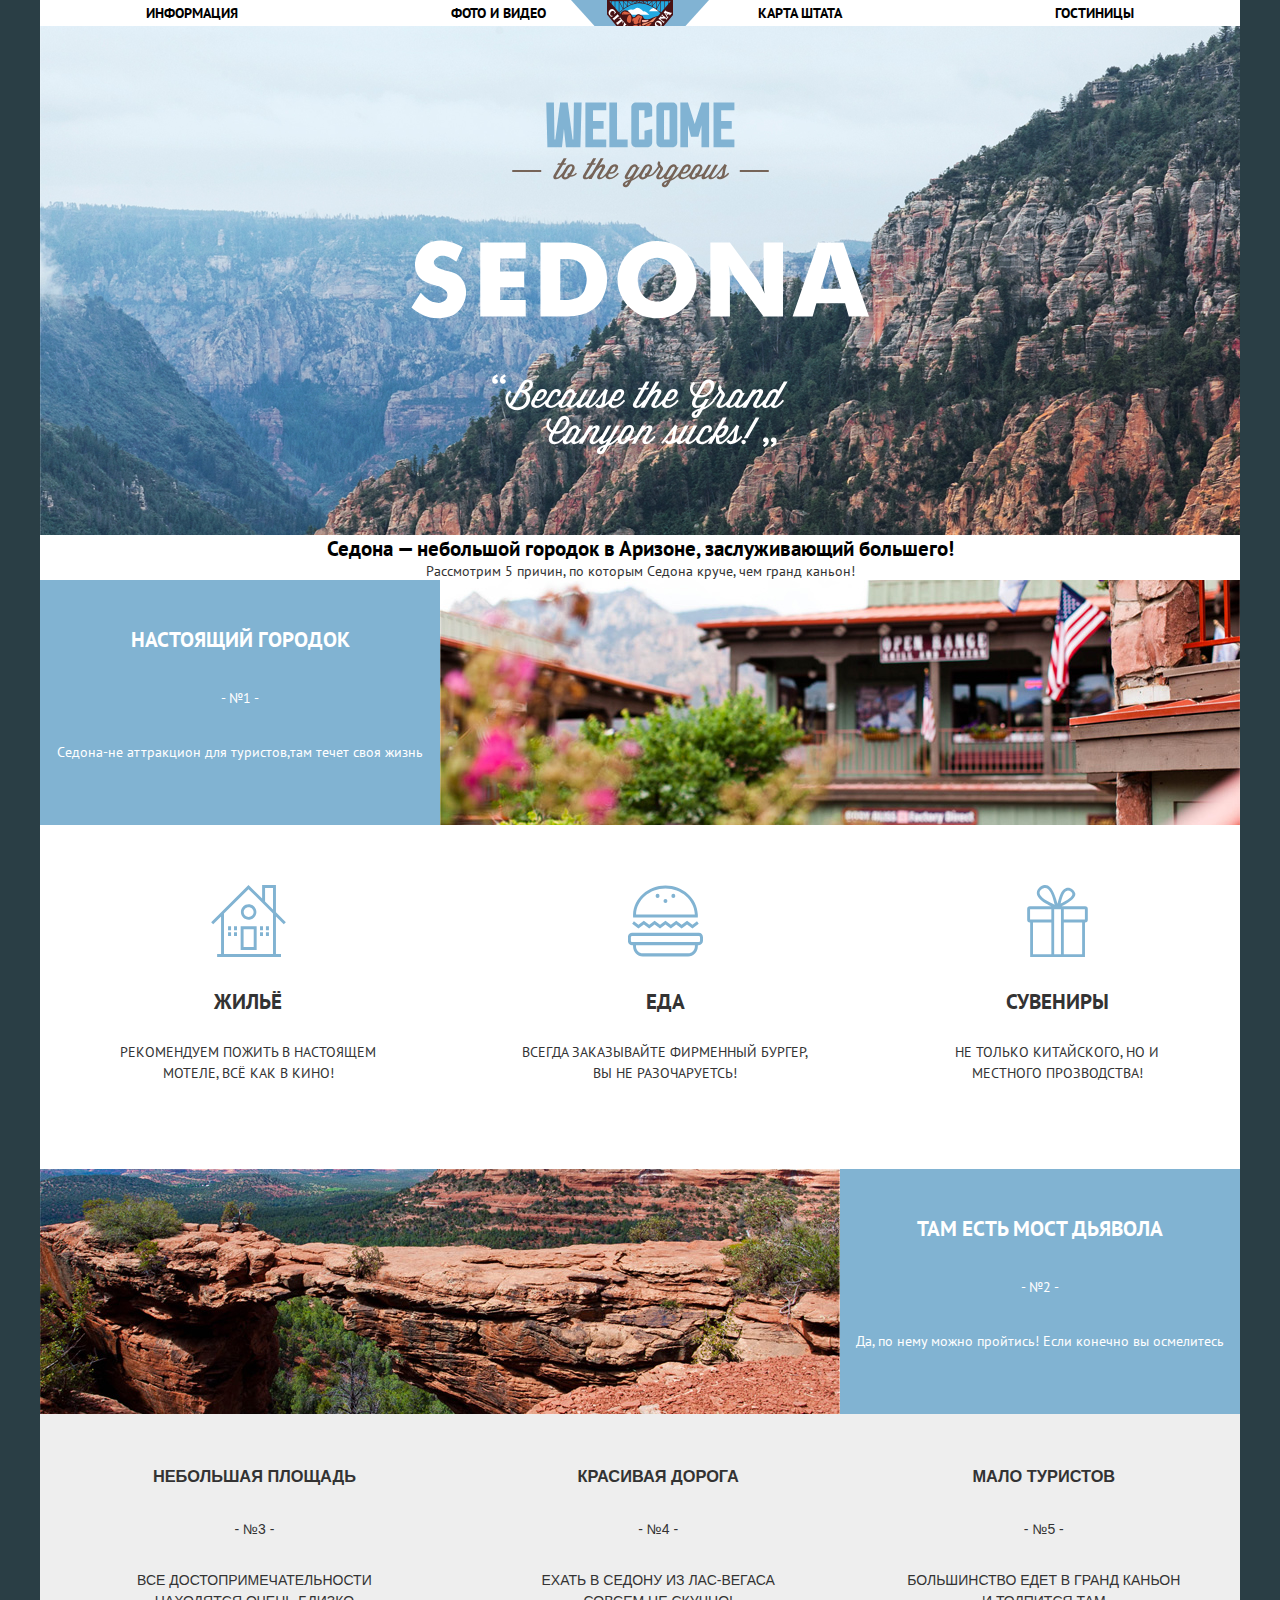
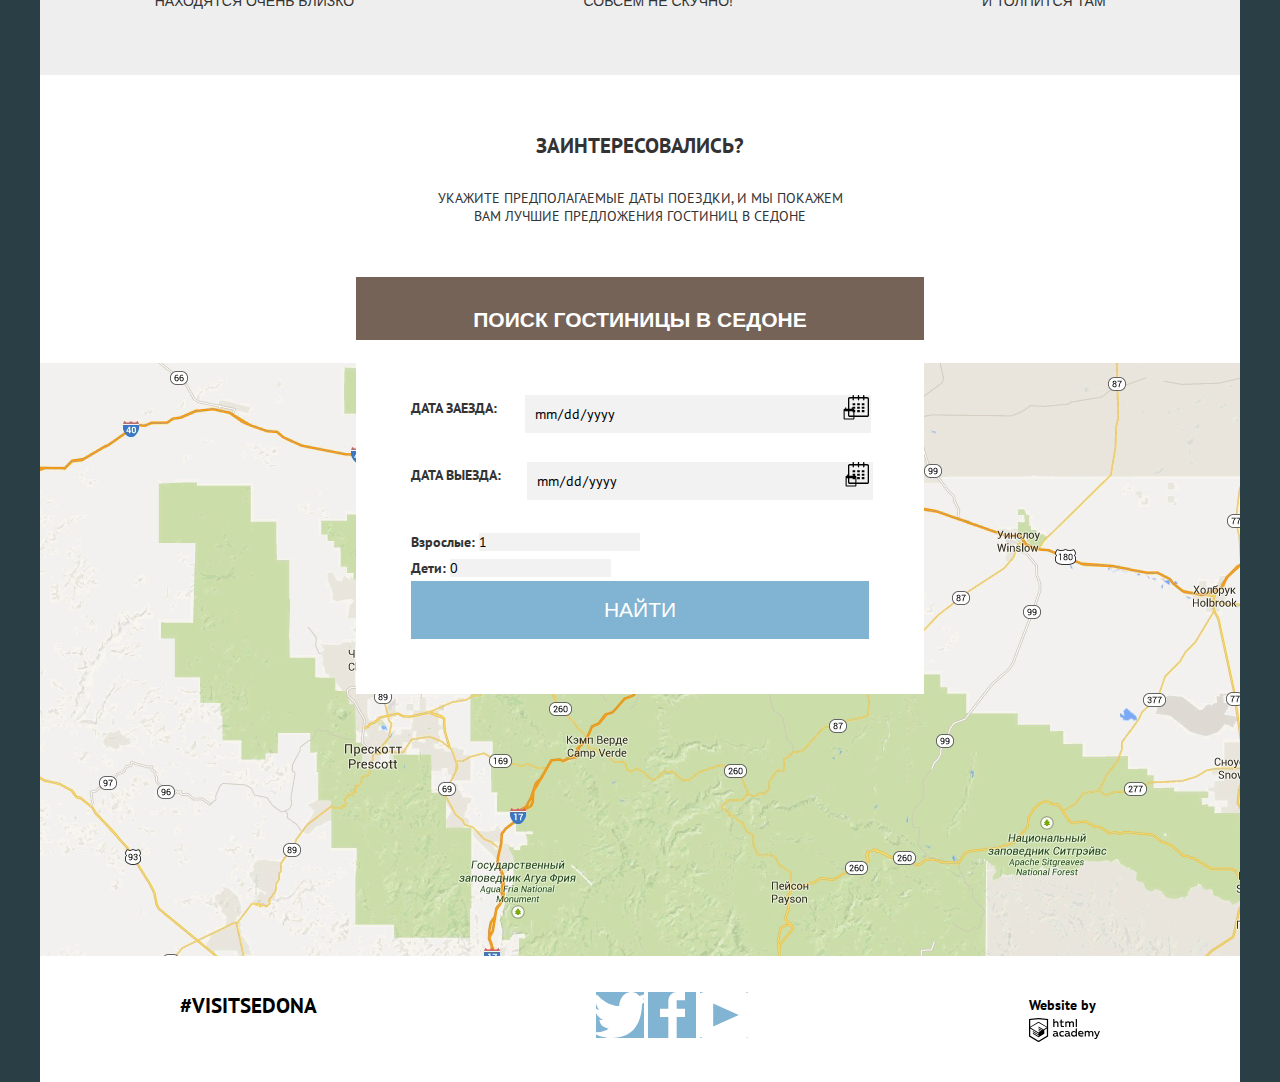
==== index.html @ 9e3caea5 "Стилизация разделов." ====
<!DOCTYPE html>
<html lang="ru">
<head>
  <meta charset="utf-8">
  <title>HTML Academy: Седона</title>
  <link href="https://fonts.googleapis.com/css?family=PT+Sans:400,700&display=swap&subset=cyrillic" rel="stylesheet">
  <link href="css/style.css" rel="stylesheet">
</head>
<body>

  <!-- HEADER -->

  <header class="main-header container">
    <a class="main-header-logo" href="index.html">
      <img src="img/logo-sedona.svg" width="140" height="70" alt="Логотип Седона»">
    </a>
    
    <nav class="main-navigation">
      <ul class="site-navigation">
        <li><a href="info.html">Информация</a></li>
        <li><a href="gallery.html">Фото и видео</a></li>
        <li><a href="map.html">Карта штата</a></li>
        <li><a href="catalog.html">Гостиницы</a></li>
      </ul>
    </nav>
  </header>

  <!-- CONTENT -->

  <main class="container">
    <div class="welcome">
      <img src="img/intro-welcome.svg" width="459" height="353" alt="Welcome to the gorgeous Sedona Because the Grand Canyon sucks">
    </div>
    <!-- <div class="welcome-mask">
      <img src="img/intro-mask.svg" width="1201" height="59" alt="">
    </div> -->
    
  <section>

    <h1 class="sedona-town">Седона — небольшой городок в Аризоне, заслуживающий большего!</h1>
    <div class="cause">
      <span class="reason">Рассмотрим 5 причин, по которым Седона круче, чем гранд каньон!</span>
    </div>
    <div class="features">
      <div class="features__info">
        <h3 class="features__title">Настоящий городок</h3>
        <p class="features__number">- №1 -</p>
        <p class="features__text">Седона-не аттракцион для туристов,там течет своя жизнь</p>
      </div>
      <div class="features__image"></div>
      <!-- <h2 class="visually-hidden">Преимущества</h2> -->
      <!-- <img src="img/feature-picture.jpg" width="800" height="256" alt="Настоящий городок. Седона-не аттракцион для туристов,там течет своя жизнь.">  -->
    </div>
    <div class="services">
      <h2 class="visually-hidden">Услуги</h2>
      <ul class="services-list">
        <li class="services-item">
          <img src="img/house.svg" width="75" height="72">
          <h3>Жильё</h3>
          <p>Рекомендуем пожить в настоящем мотеле, всё как в кино!</p>
        </li>
        <li class="services-item">
          <img src="img/burger.svg" width="75" height="72">
          <h3>Еда</h3>
          <p>Всегда заказывайте фирменный бургер, вы не разочаруетсь!</p>
        </li>
        <li class="services-item">
          <img src="img/present.svg" width="75" height="72">
          <h3>Сувениры</h3>
          <p>Не только китайского, но и местного прозводства!</p>
        </li>
      </ul>
    </div>
    
    <div class="features">
      <div class="bridge__image"></div>
      <!-- <img src="img/layer-5.jpg" width="800" height="256" alt="Там есть мост дьявола. Да, по нему можно пройтись! Если конечно вы осмелитесь."> -->
      <div class="bridge__info">
        <h3 class="bridge__title">Там есть мост дьявола</h3>
        <p class="bridge__number">- №2 -</p>
        <p class="bridge__text">Да, по нему можно пройтись! Если конечно вы осмелитесь</p>
      </div>
    </div>
    <div class="reasons">
      <ul class="reasons__continued">
        <li class="feature-item">
          <h3 class="feature-item__title">Небольшая площадь</h3>
          <p class="feature-item__number">- №3 -</p>
          <p class="feature-item__text">Все достопримечательности находятся очень близко</p>
        </li>
        <li class="feature-item">
          <h3 class="feature-item__title">Красивая дорога</h3>
          <p class="feature-item__number">- №4 -</p>
          <p class="feature-item__text">Ехать в Седону из Лас-Вегаса совсем не скучно!</p>
        </li>
        <li class="feature-item">
          <h3 class="feature-item__title">Мало туристов</h3>
          <p class="feature-item__number">- №5 -</p>
          <p class="feature-item__text">Большинство едет в Гранд Каньон и толпится там</p>
        </li>
      </ul> 
    </div>

  </section>

    <div class="interesting">
      <h2>Заинтересовались?</h2>
      <p>Укажите предполагаемые даты поездки, и мы покажем вам лучшие предложения гостиниц в Седоне</p>
      <button class="search-button">Поиск гостиницы в Седоне</button>
    </div>

    <div class="map"></div>

    <div class="modal-search">
      <form action="https://echo.htmlacademy.ru/" method="POST">
        <div class="form-block">
          <label for="checkin-date">Дата заезда:</label>
          <input type="date" name="checkin-date" id="checkin-date" required>
          <img src="img/calendar.svg" alt="Calendar" width="21" height="22">
        </div>

        <div class="form-block">
          <label for="chekout-date">Дата выезда:</label>
          <input type="date" name="chekout-date" id="chekout-date" required>
          <img src="img/calendar.svg" alt="Calendar" width="21" height="22">
        </div>

        <div class="form-block-half">
          <label for="adults">Взрослые:</label>
          <input type="number" name="adults" id="adults" value="1" required>
        </div>
        
        <div class="form-block-half">
          <label for="children">Дети:</label>
          <input type="number" name="children" id="children" value="0">
        </div>

        <p>
          <button class="blue-button" type="submit">Найти</button>
        </p>
      </form>
    </div>
  </main>

  <!-- FOOTER -->
  
  <footer class="footer">
    <a href="#" class="visitsedona">#VISITSEDONA</a>
    <div class="footer__social">
      <ul class="footer__social-list">
        <li class="footer__social-list-item">
          <a href="#" class="social-button">
            <img class="social-button-image" src="img/twitter.svg" alt="Твиттер">
          </a>
        </li>
        <li class="footer__social-list-item">
          <a href="#" class="social-button">
            <img class="social-button-image" src="img/fb-icon.svg" alt="Фейсбук">
          </a>
        </li>
        <li class="footer__social-list-item">
          <a href="#" class="social-button">
            <img class="social-button-image" src="img/youtube.svg" alt="YouTube">
          </a>
        </li>
      </ul>
    </div>

    <div class="developer">
        <span class="developer__text">Website by</span>
        <a class="developer__link" href="https://htmlacademy.ru/intensive/htmlcss">
          <svg class="developer__img" id="Layer_1" data-name="Layer 1" xmlns="http://www.w3.org/2000/svg" viewBox="0 0 108.08 36.85">
            <title>logo-htmlacademy-small1</title>
            <path d="M44.61,26.88a2,2,0,0,0,.55-0.1v1.33a3.25,3.25,0,0,1-1.18.21,1.67,1.67,0,0,1-1.67-1,4.84,4.84,0,0,1-3.14,1.08c-1.51,0-2.91-.83-2.91-2.55,0-2.13,2-2.79,3.71-2.79a11.08,11.08,0,0,1,2.17.25v-0.3c0-1-.76-1.77-2.19-1.77a7.42,7.42,0,0,0-3,.64v-1.7a10.21,10.21,0,0,1,3.19-.55c2.36,0,3.81,1.12,3.81,3.65v3a0.54,0.54,0,0,0,.49.59h0.17Zm-6.44-1.13A1.35,1.35,0,0,0,39.63,27h0.11a3.39,3.39,0,0,0,2.41-1V24.58a9.72,9.72,0,0,0-1.81-.21c-1,0-2.16.33-2.16,1.38h0Zm12.36-6.11a5,5,0,0,1,2.57.64V22a4.08,4.08,0,0,0-2.3-.7,2.75,2.75,0,1,0,0,5.49,5,5,0,0,0,2.43-.64v1.71a6.27,6.27,0,0,1-2.76.57A4.21,4.21,0,0,1,46,24.51q0-.21,0-0.41a4.32,4.32,0,0,1,4.18-4.46h0.38Zm12.17,7.24a2,2,0,0,0,.55-0.1v1.33a3.25,3.25,0,0,1-1.18.21,1.67,1.67,0,0,1-1.67-1,4.84,4.84,0,0,1-3.14,1.08c-1.51,0-2.91-.83-2.91-2.55,0-2.13,2-2.79,3.71-2.79a11.08,11.08,0,0,1,2.17.25v-0.3c0-1-.76-1.77-2.19-1.77a7.42,7.42,0,0,0-3,.64v-1.7a10.21,10.21,0,0,1,3.19-.55c2.36,0,3.81,1.12,3.81,3.65v3a0.54,0.54,0,0,0,.49.59h0.17Zm-6.44-1.13A1.35,1.35,0,0,0,57.73,27h0.11a3.39,3.39,0,0,0,2.41-1V24.58a9.72,9.72,0,0,0-1.81-.21c-1.06,0-2.16.33-2.16,1.38h0ZM73,16V28.2H71.35V26.88a3.88,3.88,0,0,1-3.19,1.54,4.4,4.4,0,0,1,0-8.78,3.81,3.81,0,0,1,3,1.3V16H73Zm-4.53,5.22a2.76,2.76,0,1,0,0,5.52A2.86,2.86,0,0,0,71.15,25V23A2.91,2.91,0,0,0,68.49,21.27ZM79,19.64c3.31,0,4.46,2.68,3.92,5.09H76.7c0.21,1.5,1.67,2.11,3.19,2.11a6.11,6.11,0,0,0,2.64-.59v1.6a7.14,7.14,0,0,1-3,.57C77,28.42,74.78,27,74.78,24a4.18,4.18,0,0,1,4-4.39H79Zm0.09,1.54a2.28,2.28,0,0,0-2.44,2.1v0.06H81.3A2,2,0,0,0,79.13,21.18Zm5.73,7V19.87h1.65v1a3.81,3.81,0,0,1,2.78-1.27A2.86,2.86,0,0,1,91.89,21a4.12,4.12,0,0,1,2.91-1.33A3.06,3.06,0,0,1,98,23V28.2h-1.9V23.05a1.59,1.59,0,0,0-1.42-1.75H94.42a2.8,2.8,0,0,0-2.07,1.12V28.2h-1.9V23.05A1.59,1.59,0,0,0,89,21.31H88.8a3,3,0,0,0-2.21,1.29v5.63H84.86Zm21.31-8.33h1.9l-3.91,9.46c-0.9,2.17-2.09,2.86-3.35,2.86a4.76,4.76,0,0,1-1.1-.14V30.46a2.86,2.86,0,0,0,.85.12c0.9,0,1.58-.64,2.07-1.9l0.17-.42-4-8.4h2l2.86,6.29ZM38.73,1.46V6.22a3.81,3.81,0,0,1,2.7-1.14,3.25,3.25,0,0,1,3.44,3.4v5.15H43V8.72a1.81,1.81,0,0,0-1.61-2h-0.3a2.93,2.93,0,0,0-2.32,1.39v5.52h-1.9V1.46h1.9ZM49.94,2.31v3h3V6.91h-3v3.81c0,1.1.5,1.46,1.58,1.46a4.49,4.49,0,0,0,1.69-.33v1.6A6.8,6.8,0,0,1,51,13.8a2.55,2.55,0,0,1-2.86-2.74V6.89H46.58V5.26h1.5V2.74Zm5.4,11.31V5.28H57v1A3.81,3.81,0,0,1,59.77,5a2.86,2.86,0,0,1,2.6,1.33A4.12,4.12,0,0,1,65.28,5,3.06,3.06,0,0,1,68.44,8.4v5.21h-1.9V8.46a1.59,1.59,0,0,0-1.42-1.75H64.89a2.8,2.8,0,0,0-2.07,1.12v5.78h-1.9V8.46A1.59,1.59,0,0,0,59.5,6.71H59.27A3,3,0,0,0,57.06,8v5.63H55.34ZM71.17,1.45H73V13.6H71.17V1.45ZM14.71,0H14.55L0,1.54V28.21l14.55,8.66,14.55-8.66V1.54Zm12.5,27.1L14.55,34.64,1.9,27.12V16.18l12.59,7.5V25L5.86,19.9v1.31l8.68,5.21v1.39L5.87,22.65V24l8.68,5.21,8.75-5.24V18.31L27.2,16V27.12Zm0-12.53-3.48,2-1.6,1L14.51,13v1.31L21,18.23H21l-0.14.09-1,.54-5.37-3.2V17l4.24,2.52-1,.67-3.2-1.9v1.31l2.1,1.24L14.5,22.1,2,14.65,14.51,7.11Zm0-1.32L14.49,5.76,1.91,13.25v-10L14.56,1.92,27.21,3.25v10h0Z" transform="translate(0 -0.02)"/>
          </svg>
        </a>	
      </div>

  </footer>
</body>
</html>
---- css/style.css ----
* {
    margin: 0;
    padding: 0;
    box-sizing: inherit;
}

body {
    color: #333333;
    background-color: #f2f2f2;
    font-family: "PT Sans", Arial, sans-serif;
    font-size: 14px;
    width: 1200px;
    margin-left: auto;
    margin-right: auto;
    box-sizing: border-box;
}

/* ////////////////////////////////////////////////////////// */

/* HEADER */

.main-navigation a {
    text-decoration: none;
}

.main-header {
    position: relative;
    text-align: center;
}

.main-navigation {
    font-family: "PT Sans", Arial, sans-serif;
    font-weight: bold;
    font-size: 14px;
    line-height: 26px;
    color:  #000000; 
    background-color:#ffffff;
}

.visitsedona {
    width: 136px;
    height: 16px;
    font-size: 21px;
    font-weight: bold;
    text-align: center;
    color: #000000;
    text-decoration: none;
}

/* ////////////////////////////////////////////////////// */

/* CONTENT */

.container {
    position: relative;
    background-color: #ffffff;
    width: 1200px;
}

.sedona-town {
    font-family: "PT Sans", Arial, sans-serif;
    font-weight: bold;
    text-align: center;
    font-size: 21px;
    color: #000000;
}

.reasons {
    padding: 50px 0 63px 0;
    font-family: "PT Sans Regular", Arial, sans-serif;
    font-size: 14px;
    text-align: center;
    line-height: 1.5;
    color: #333333;
    background-color: #eeeeee;
}

.reasons .feature-item {
    text-transform: uppercase;
}

.feature-item__number {
    margin: 30px 0 30px 0;
}

.feature-item__text {
    width: 70%;
    margin: 0 auto;
}

.cause {
    text-align: center;
    color: #333333;
}

.visually-hidden {
    border: 0;
    clip: rect(0 0 0 0);
    height: 1px;
    margin: -1px;
    overflow: hidden;
    padding: 0;
    position: absolute;
    width: 1px;
}

.main-header-logo {
    position: absolute;
    left: 50%;
    top: 0;
    transform: translate(-50%, 0);
}

.site-navigation {
    display: flex;
    justify-content: space-around;
    font-weight: bold;
    font-size: 14px;
    text-transform: uppercase;
}

.site-navigation li {
    display: inline;
}

.site-navigation a {
    color: #000000;
}

.site-navigation a:hover {
    background-color: blue;
}

.site-navigation a:focus {
    background-color: lightgray;
}

.welcome{
    padding: 76px;
    text-align: center; 
    background-image: url("../img/background.png");
    object-fit: contain;
    background-size: cover;
}

/* .welcome-mask {
    position: absolute;
    left: 0;
    bottom: -4px;
} */

.features {
    text-align: center;
    display: flex;
}

.features .features__info {
    width: 400px;
    background-color: #81b3d2;
}

.features .bridge__info {
    width: 400px;
    background-color: #81b3d2;
}

.features .features__image {
    flex: 1;
    background-image: url(../img/feature-picture.jpg);
    background-size: cover;  
}

.features .bridge__image {
    flex: 1;
    background-image: url(../img/layer-5.jpg);
    background-size: cover;
}

.features .features__info .features__title {
    margin-top: 46px;
    margin-bottom: 36px;
}

.features .bridge__info .bridge__title {
    margin-top: 46px;
    margin-bottom: 36px;
}

.features .features__info .features__number {
    margin-bottom: 36px;
}

.features .bridge__info .bridge__number {
    margin-bottom: 36px;
}

.features .features__info .features__text {
    margin-bottom: 64px;
}

.features .bridge__info .bridge__text {
    margin-bottom: 64px;
}

.features-list {
    list-style: none;  
    text-align: center;  
}

.features__title {
    font-family: "PT Sans", Arial, sans-serif;
    font-weight: bold;
    font-size: 21px;
    text-transform: uppercase;
    color: #ffffff;
}

.bridge__title {
    font-family: "PT Sans", Arial, sans-serif;
    font-weight: bold;
    font-size: 21px;
    text-transform: uppercase;
    color: #ffffff;
}

.features__number {
    font-family: "PT Sans", Arial, sans-serif;
    font-size: 14px;
    color: #ffffff;
}

.bridge__number {
    font-family: "PT Sans", Arial, sans-serif;
    font-size: 14px;
    color: #ffffff;
}

.features__text {
    font-family: "PT Sans", Arial, sans-serif;
    font-size: 14px;
    color: #ffffff;
}

.bridge__text {
    font-family: "PT Sans", Arial, sans-serif;
    font-size: 14px;
    color: #ffffff;
}

.services {
    padding: 60px 0 85px 0;
}

.services h2 {
    text-align: center; 
    font-family: "PT Sans", Arial, sans-serif;
}

.services-list {
    display: flex;
    list-style: none;
}

.services-item {
    text-align: center;
}

.services-item h3 {
    margin: 30px 0 30px 0;
    font-size: 21px;
    font-weight: bold;
    line-height: 1;
    text-transform: uppercase;
}

.services-item p {
    width: 70%;
    margin: 0 auto;
    text-transform: uppercase;
    line-height: 1.5;
}

.interesting {
    padding-top: 57px;
    text-align: center;
}

.interesting h2 {
    text-transform: uppercase;
    margin-bottom: 30px;
}

.interesting p {
    width: 434px;
    margin: 0 auto;
    margin-bottom: 52px;
    text-transform: uppercase;
}

.more a {
    color: white;
    background: #81b3d2;
}

.booking a {
    color: white;
    background: #766357;
}

.search {
    text-align: center;
}

.index-columns {
    text-align: center;
}

.search-button {
    font-size: 21px;
    width: 568px;
    height: 86px;
    text-align: center;
    color: #ffffff;
    background-color: #766357;
    text-transform: uppercase;
    border: none;
    font-weight: bold;
}

.modal-search {
    position: absolute;
    bottom: 262px;
    left: 50%;
    transform: translate(-50%);
    width: 568px;
    padding: 55px;
    background-color: #ffffff;
}

.modal-search label {
    font-weight: bold;
    font-style: normal;
    font-stretch: normal;
    line-height: 1.86;
    letter-spacing: normal;
    text-align: left;
}

.modal-search input {
    font: inherit;
    background: #f2f2f2;
    color: #000000;
    border: none;
}

.modal-search .form-block {
    margin-bottom: 29px;
    display: flex;
    justify-content: space-between;
}

.modal-search .form-block label {
    text-transform: uppercase;
}

.modal-search .form-block input {
    padding: 0 13px 0 9px;
    width: 346px;
    height: 38px;
    margin-right: -50px;
}

.modal-search .form-block img {
    color: #a9a9a9;
}

.blue-button  {
    width: 458px;
    height: 58px;
    background-color: #81b3d2;
    font-size: 21px;
    color: #ffffff;
    text-transform: uppercase;
    border: none;
}

.rating {
    width: 110px;
    height: 27px;
    font-size: 14px;
    text-align: center;
    color: #666666;
    background-color: #f2f2f2;
}

.housing li {
    list-style: none;
}

.reasons__continued {
    display: flex;
    list-style: none;
}

.reasons-item-square {
    color: #333333;
}

.housing__catalog__item {
    display: flex;
    padding: 30px 72px;
    border-top: 1px solid #f2f2f2;
}

.housing__catalog__item:last-child {
    border-bottom: 1px solid #f2f2f2;
}



/* FOOTER */

.footer__social-list {
    list-style: none;
}

.footer__social-list-item {
    display: inline-block;
}

.social-button {
    display: flex;
    justify-content: center;
    text-decoration: none;
    background-color: #81b3d2;
    list-style: none;
    width: 48px;
    height: 46px;
} 

.social-button-image {
    align-items: center;
}

.developer__text {
    font-size:14px;
    line-height: 26px;
    color:black;
    font-family: "PT Sans","Arial", sans-serif;
    font-weight: 800;
}

.logo-html {
    width: 115px;
    height: 41px;
    object-fit: contain;
}

.social {
    display: flex;
    list-style: none;
}

.footer {
    padding: 36px 0;
    display: flex;
    justify-content: space-around;
    background-color: #ffffff;
}

.map {
    background-image: url(../img/map.jpg);
    width: 1200px;
    height: 593px;
    object-fit: contain;
}

/* ////////////////////////////////////////////////////////// */


/* FILTER */

body {
    font-weight: 400;
    font-family: "PT Sans", Arial, sans-serif;
  
    background: #2a3e45; /* для демо */
  }
  
  .filter-range {
    width: 330px;
    margin: 50px auto; /* для демо */
  
    color: #ffffff;
    text-transform: uppercase;
  }
  
  .filter-range-title {
    margin-bottom: 9px;
  
    font-weight: 600;
    font-size: 16px;
    line-height: 21px;
  }
  
  .price-controls {
    position: relative;
    
    height: 36px;
    margin-bottom: 20px;
    
    font-size: 0;
  
    border: 2px solid #ffffff;
    border-radius: 2px;
  }
  
  .price-controls::after {
    content: "";
    position: absolute;
    top: 50%;
    left: 50%;
  
    width: 2px;
    height: 22px;
  
    background: #ffffff;
    transform: translate(-50%, -50%);
  }
  
  .price-controls label {
    display: inline-block;
  
    font-size: 14px;
    line-height: 38px;
    vertical-align: top;
  
    cursor: pointer;
  }
  
  .price-controls .min-price,
  .price-controls .max-price {
    width: 90px;
    padding-left: 65px;
  }
  
  .price-controls input {
    width: 50px;
    margin: 0;
  
    color: inherit;
    font: inherit;
  
    background: none;
    border: none;
  }
  
  .range-controls {
    position: relative;
  
    margin-bottom: 32px;
  }
  
  .range-controls .scale {
    height: 2px;
  
    background: rgba(255, 255, 255, 0.3);
  }
  
  .range-controls .bar {
    width: 80%;
    height: 2px;
  
    background: #ffffff;
  }
  
  .range-toggle {
    position: absolute;
    top: -9px;
    
    width: 4px;
    height: 4px;
  
    background: #ababab;
    border: 8px solid #ffffff;
    border-radius: 50%;
    box-shadow: 0 2px 1px 0 rgba(0, 1, 1, 0.2);
    cursor: pointer;
  }
  
  .range-toggle:hover {
    background: #1c4f80;
  }
  
  .range-toggle-min {
    left: 0;
  }
  
  .range-toggle-max {
    left: 80%;
  }
  
  .btn-transparent {
    display: block;
    margin: 0 auto;
    padding: 6px 35px;
  
    font-size: 14px;
    line-height: 20px;
    color: #ffffff;
    text-transform: uppercase;
  
    background: transparent;
    border: 2px solid #ffffff;
    border-radius: 2px;
    cursor: pointer;
  }
  
  .btn-transparent:hover {
    color: #000000;
  
    background: #ffffff;
  }
    

  /* //////////////////////////////////////// */
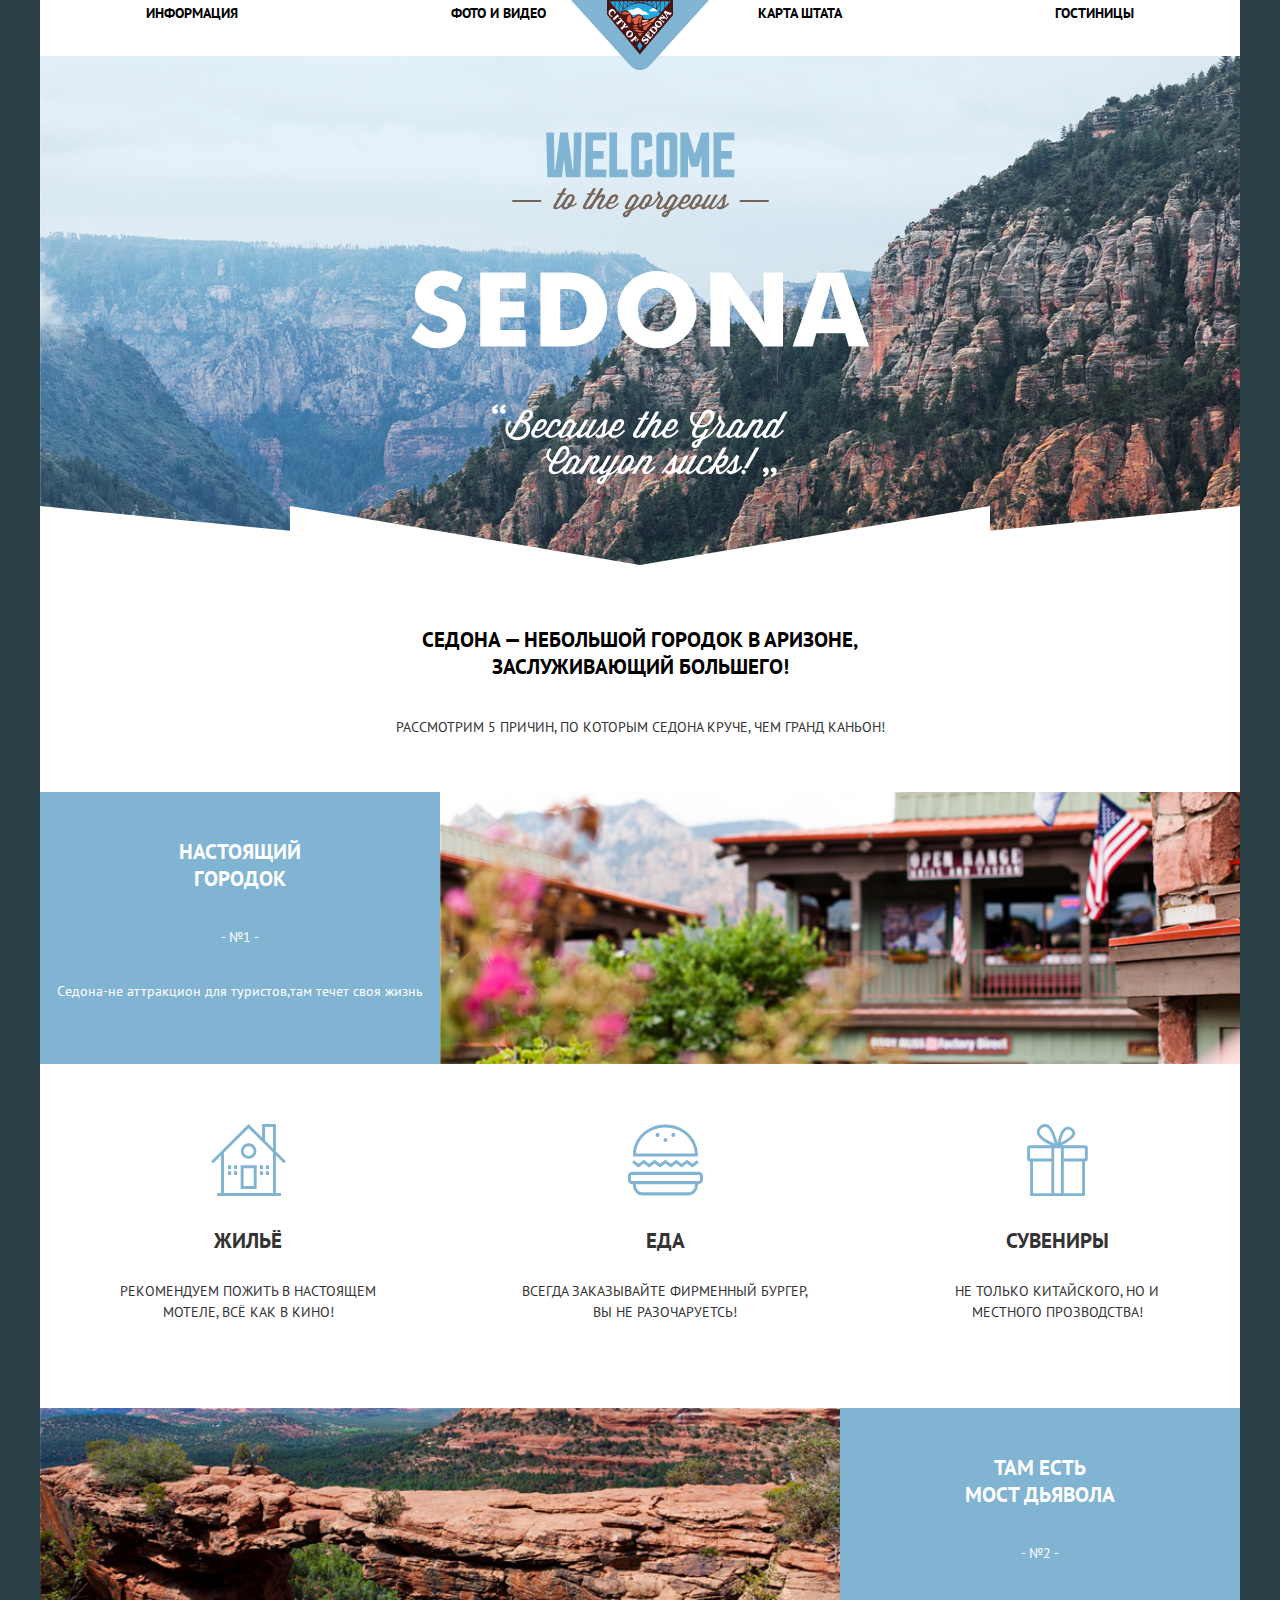
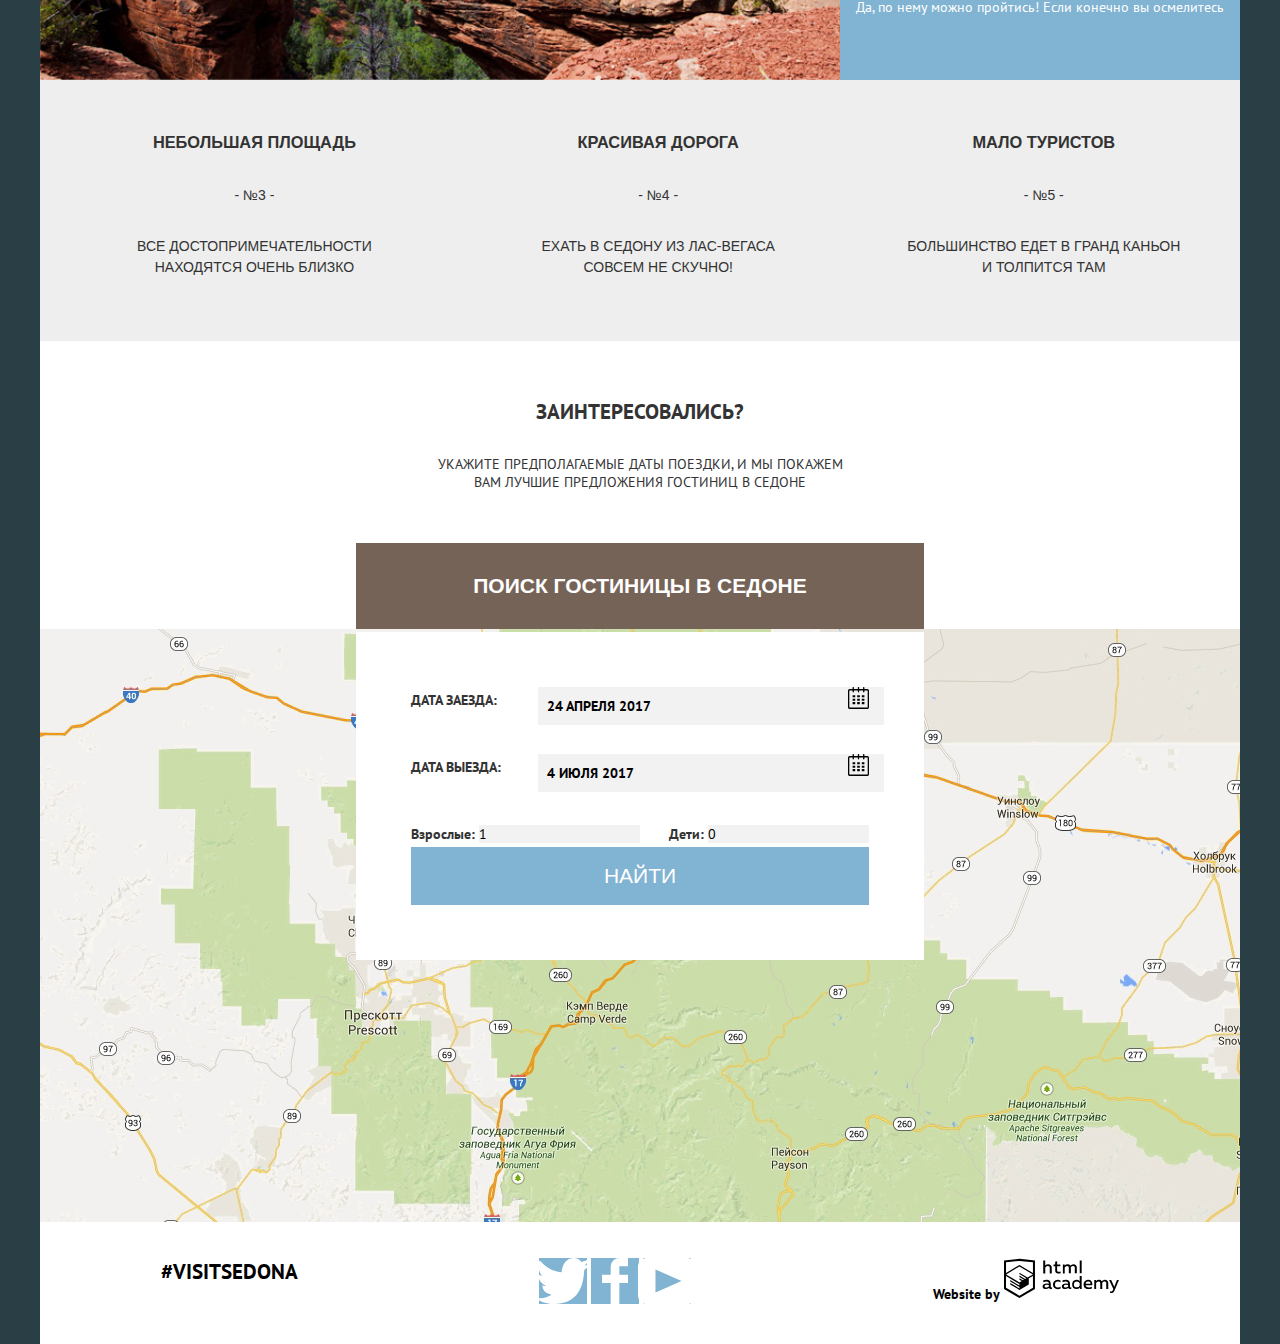
==== commit 6442d533: "Исправление ошибок" ====
--- a/index.html
+++ b/index.html
@@ -14,7 +14,7 @@
     <a class="main-header-logo" href="index.html">
       <img src="img/logo-sedona.svg" width="140" height="70" alt="Логотип Седона»">
     </a>
-    
+
     <nav class="main-navigation">
       <ul class="site-navigation">
         <li><a href="info.html">Информация</a></li>
@@ -31,19 +31,17 @@
     <div class="welcome">
       <img src="img/intro-welcome.svg" width="459" height="353" alt="Welcome to the gorgeous Sedona Because the Grand Canyon sucks">
     </div>
-    <!-- <div class="welcome-mask">
-      <img src="img/intro-mask.svg" width="1201" height="59" alt="">
-    </div> -->
-    
+
   <section>
 
-    <h1 class="sedona-town">Седона — небольшой городок в Аризоне, заслуживающий большего!</h1>
-    <div class="cause">
-      <span class="reason">Рассмотрим 5 причин, по которым Седона круче, чем гранд каньон!</span>
+    <div class="sedona">
+      <p class="sedona-town">Седона — небольшой городок в Аризоне, заслуживающий большего!</h1>
+      <p class="reason">Рассмотрим 5 причин, по которым Седона круче, чем гранд каньон!</span>
     </div>
+
     <div class="features">
       <div class="features__info">
-        <h3 class="features__title">Настоящий городок</h3>
+        <h3 class="features__title">Настоящий<br>городок</h3>
         <p class="features__number">- №1 -</p>
         <p class="features__text">Седона-не аттракцион для туристов,там течет своя жизнь</p>
       </div>
@@ -55,28 +53,28 @@
       <h2 class="visually-hidden">Услуги</h2>
       <ul class="services-list">
         <li class="services-item">
-          <img src="img/house.svg" width="75" height="72">
+          <img src="img/house.svg" width="75" height="72" alt="Жилье">
           <h3>Жильё</h3>
           <p>Рекомендуем пожить в настоящем мотеле, всё как в кино!</p>
         </li>
         <li class="services-item">
-          <img src="img/burger.svg" width="75" height="72">
+          <img src="img/burger.svg" width="75" height="72" alt="Еда">
           <h3>Еда</h3>
           <p>Всегда заказывайте фирменный бургер, вы не разочаруетсь!</p>
         </li>
         <li class="services-item">
-          <img src="img/present.svg" width="75" height="72">
+          <img src="img/present.svg" width="75" height="72" alt="Сувениры">
           <h3>Сувениры</h3>
           <p>Не только китайского, но и местного прозводства!</p>
         </li>
       </ul>
     </div>
-    
+
     <div class="features">
       <div class="bridge__image"></div>
       <!-- <img src="img/layer-5.jpg" width="800" height="256" alt="Там есть мост дьявола. Да, по нему можно пройтись! Если конечно вы осмелитесь."> -->
       <div class="bridge__info">
-        <h3 class="bridge__title">Там есть мост дьявола</h3>
+        <h3 class="bridge__title">Там есть<br>мост дьявола</h3>
         <p class="bridge__number">- №2 -</p>
         <p class="bridge__text">Да, по нему можно пройтись! Если конечно вы осмелитесь</p>
       </div>
@@ -98,7 +96,7 @@
           <p class="feature-item__number">- №5 -</p>
           <p class="feature-item__text">Большинство едет в Гранд Каньон и толпится там</p>
         </li>
-      </ul> 
+      </ul>
     </div>
 
   </section>
@@ -114,27 +112,28 @@
     <div class="modal-search">
       <form action="https://echo.htmlacademy.ru/" method="POST">
         <div class="form-block">
-          <label for="checkin-date">Дата заезда:</label>
-          <input type="date" name="checkin-date" id="checkin-date" required>
+          <label class="form-label" for="checkin-date-">Дата заезда:</label>
+          <input type="text" name="checkin-date" id="checkin-date" required value="24 апреля 2017">
           <img src="img/calendar.svg" alt="Calendar" width="21" height="22">
         </div>
 
         <div class="form-block">
-          <label for="chekout-date">Дата выезда:</label>
-          <input type="date" name="chekout-date" id="chekout-date" required>
+          <label class="form-label" for="chekout-date">Дата выезда:</label>
+          <input type="text" name="chekout-date" id="chekout-date" required value="4 июля 2017">
           <img src="img/calendar.svg" alt="Calendar" width="21" height="22">
         </div>
 
-        <div class="form-block-half">
-          <label for="adults">Взрослые:</label>
-          <input type="number" name="adults" id="adults" value="1" required>
+        <div class="quantity-block">
+          <div class="form-block-half">
+            <label class="form-label" for="adults">Взрослые:</label>
+            <input type="number" name="adults" id="adults" value="1" required>
+          </div>
+
+          <div class="form-block-half">
+            <label class="form-label" for="children">Дети:</label>
+            <input type="number" name="children" id="children" value="0">
+          </div>
         </div>
-        
-        <div class="form-block-half">
-          <label for="children">Дети:</label>
-          <input type="number" name="children" id="children" value="0">
-        </div>
-
         <p>
           <button class="blue-button" type="submit">Найти</button>
         </p>
@@ -143,7 +142,7 @@
   </main>
 
   <!-- FOOTER -->
-  
+
   <footer class="footer">
     <a href="#" class="visitsedona">#VISITSEDONA</a>
     <div class="footer__social">
@@ -169,13 +168,13 @@
     <div class="developer">
         <span class="developer__text">Website by</span>
         <a class="developer__link" href="https://htmlacademy.ru/intensive/htmlcss">
-          <svg class="developer__img" id="Layer_1" data-name="Layer 1" xmlns="http://www.w3.org/2000/svg" viewBox="0 0 108.08 36.85">
+          <svg class="developer__img" id="Layer_1" data-name="Layer 1" xmlns="http://www.w3.org/2000/svg" viewBox="0 0 108.08 36.85" width="115px" height="41px">
             <title>logo-htmlacademy-small1</title>
             <path d="M44.61,26.88a2,2,0,0,0,.55-0.1v1.33a3.25,3.25,0,0,1-1.18.21,1.67,1.67,0,0,1-1.67-1,4.84,4.84,0,0,1-3.14,1.08c-1.51,0-2.91-.83-2.91-2.55,0-2.13,2-2.79,3.71-2.79a11.08,11.08,0,0,1,2.17.25v-0.3c0-1-.76-1.77-2.19-1.77a7.42,7.42,0,0,0-3,.64v-1.7a10.21,10.21,0,0,1,3.19-.55c2.36,0,3.81,1.12,3.81,3.65v3a0.54,0.54,0,0,0,.49.59h0.17Zm-6.44-1.13A1.35,1.35,0,0,0,39.63,27h0.11a3.39,3.39,0,0,0,2.41-1V24.58a9.72,9.72,0,0,0-1.81-.21c-1,0-2.16.33-2.16,1.38h0Zm12.36-6.11a5,5,0,0,1,2.57.64V22a4.08,4.08,0,0,0-2.3-.7,2.75,2.75,0,1,0,0,5.49,5,5,0,0,0,2.43-.64v1.71a6.27,6.27,0,0,1-2.76.57A4.21,4.21,0,0,1,46,24.51q0-.21,0-0.41a4.32,4.32,0,0,1,4.18-4.46h0.38Zm12.17,7.24a2,2,0,0,0,.55-0.1v1.33a3.25,3.25,0,0,1-1.18.21,1.67,1.67,0,0,1-1.67-1,4.84,4.84,0,0,1-3.14,1.08c-1.51,0-2.91-.83-2.91-2.55,0-2.13,2-2.79,3.71-2.79a11.08,11.08,0,0,1,2.17.25v-0.3c0-1-.76-1.77-2.19-1.77a7.42,7.42,0,0,0-3,.64v-1.7a10.21,10.21,0,0,1,3.19-.55c2.36,0,3.81,1.12,3.81,3.65v3a0.54,0.54,0,0,0,.49.59h0.17Zm-6.44-1.13A1.35,1.35,0,0,0,57.73,27h0.11a3.39,3.39,0,0,0,2.41-1V24.58a9.72,9.72,0,0,0-1.81-.21c-1.06,0-2.16.33-2.16,1.38h0ZM73,16V28.2H71.35V26.88a3.88,3.88,0,0,1-3.19,1.54,4.4,4.4,0,0,1,0-8.78,3.81,3.81,0,0,1,3,1.3V16H73Zm-4.53,5.22a2.76,2.76,0,1,0,0,5.52A2.86,2.86,0,0,0,71.15,25V23A2.91,2.91,0,0,0,68.49,21.27ZM79,19.64c3.31,0,4.46,2.68,3.92,5.09H76.7c0.21,1.5,1.67,2.11,3.19,2.11a6.11,6.11,0,0,0,2.64-.59v1.6a7.14,7.14,0,0,1-3,.57C77,28.42,74.78,27,74.78,24a4.18,4.18,0,0,1,4-4.39H79Zm0.09,1.54a2.28,2.28,0,0,0-2.44,2.1v0.06H81.3A2,2,0,0,0,79.13,21.18Zm5.73,7V19.87h1.65v1a3.81,3.81,0,0,1,2.78-1.27A2.86,2.86,0,0,1,91.89,21a4.12,4.12,0,0,1,2.91-1.33A3.06,3.06,0,0,1,98,23V28.2h-1.9V23.05a1.59,1.59,0,0,0-1.42-1.75H94.42a2.8,2.8,0,0,0-2.07,1.12V28.2h-1.9V23.05A1.59,1.59,0,0,0,89,21.31H88.8a3,3,0,0,0-2.21,1.29v5.63H84.86Zm21.31-8.33h1.9l-3.91,9.46c-0.9,2.17-2.09,2.86-3.35,2.86a4.76,4.76,0,0,1-1.1-.14V30.46a2.86,2.86,0,0,0,.85.12c0.9,0,1.58-.64,2.07-1.9l0.17-.42-4-8.4h2l2.86,6.29ZM38.73,1.46V6.22a3.81,3.81,0,0,1,2.7-1.14,3.25,3.25,0,0,1,3.44,3.4v5.15H43V8.72a1.81,1.81,0,0,0-1.61-2h-0.3a2.93,2.93,0,0,0-2.32,1.39v5.52h-1.9V1.46h1.9ZM49.94,2.31v3h3V6.91h-3v3.81c0,1.1.5,1.46,1.58,1.46a4.49,4.49,0,0,0,1.69-.33v1.6A6.8,6.8,0,0,1,51,13.8a2.55,2.55,0,0,1-2.86-2.74V6.89H46.58V5.26h1.5V2.74Zm5.4,11.31V5.28H57v1A3.81,3.81,0,0,1,59.77,5a2.86,2.86,0,0,1,2.6,1.33A4.12,4.12,0,0,1,65.28,5,3.06,3.06,0,0,1,68.44,8.4v5.21h-1.9V8.46a1.59,1.59,0,0,0-1.42-1.75H64.89a2.8,2.8,0,0,0-2.07,1.12v5.78h-1.9V8.46A1.59,1.59,0,0,0,59.5,6.71H59.27A3,3,0,0,0,57.06,8v5.63H55.34ZM71.17,1.45H73V13.6H71.17V1.45ZM14.71,0H14.55L0,1.54V28.21l14.55,8.66,14.55-8.66V1.54Zm12.5,27.1L14.55,34.64,1.9,27.12V16.18l12.59,7.5V25L5.86,19.9v1.31l8.68,5.21v1.39L5.87,22.65V24l8.68,5.21,8.75-5.24V18.31L27.2,16V27.12Zm0-12.53-3.48,2-1.6,1L14.51,13v1.31L21,18.23H21l-0.14.09-1,.54-5.37-3.2V17l4.24,2.52-1,.67-3.2-1.9v1.31l2.1,1.24L14.5,22.1,2,14.65,14.51,7.11Zm0-1.32L14.49,5.76,1.91,13.25v-10L14.56,1.92,27.21,3.25v10h0Z" transform="translate(0 -0.02)"/>
           </svg>
-        </a>	
+        </a>
       </div>
 
   </footer>
 </body>
-</html>+</html>
--- a/css/style.css
+++ b/css/style.css
@@ -24,6 +24,7 @@
 }
 
 .main-header {
+    height: 56px;
     position: relative;
     text-align: center;
 }
@@ -33,7 +34,7 @@
     font-weight: bold;
     font-size: 14px;
     line-height: 26px;
-    color:  #000000; 
+    color:  #000000;
     background-color:#ffffff;
 }
 
@@ -57,12 +58,26 @@
     width: 1200px;
 }
 
+.sedona {
+    padding: 61px 0 56px 0;
+}
+
 .sedona-town {
     font-family: "PT Sans", Arial, sans-serif;
     font-weight: bold;
-    text-align: center;
     font-size: 21px;
     color: #000000;
+    text-transform: uppercase;
+    width: 440px;
+    margin: 0 auto 38px;
+    text-align: center;
+}
+
+.reason {
+    width: 489px;
+    margin: 0 auto;
+    font-size: 14px;
+    text-transform: uppercase;
 }
 
 .reasons {
@@ -86,11 +101,6 @@
 .feature-item__text {
     width: 70%;
     margin: 0 auto;
-}
-
-.cause {
-    text-align: center;
-    color: #333333;
 }
 
 .visually-hidden {
@@ -105,6 +115,7 @@
 }
 
 .main-header-logo {
+    z-index: 100;
     position: absolute;
     left: 50%;
     top: 0;
@@ -135,19 +146,13 @@
     background-color: lightgray;
 }
 
-.welcome{
+.welcome {
     padding: 76px;
-    text-align: center; 
-    background-image: url("../img/background.png");
-    object-fit: contain;
-    background-size: cover;
-}
-
-/* .welcome-mask {
-    position: absolute;
-    left: 0;
-    bottom: -4px;
-} */
+    text-align: center;
+    background-image: url(../img/intro-mask.svg), url(../img/background.png);
+    background-position: center bottom, left top;
+    background-repeat: no-repeat;
+}
 
 .features {
     text-align: center;
@@ -167,7 +172,7 @@
 .features .features__image {
     flex: 1;
     background-image: url(../img/feature-picture.jpg);
-    background-size: cover;  
+    background-size: cover;
 }
 
 .features .bridge__image {
@@ -203,8 +208,8 @@
 }
 
 .features-list {
-    list-style: none;  
-    text-align: center;  
+    list-style: none;
+    text-align: center;
 }
 
 .features__title {
@@ -252,7 +257,7 @@
 }
 
 .services h2 {
-    text-align: center; 
+    text-align: center;
     font-family: "PT Sans", Arial, sans-serif;
 }
 
@@ -297,14 +302,284 @@
     text-transform: uppercase;
 }
 
-.more a {
+.more {
+    padding: 8px 17px;
     color: white;
     background: #81b3d2;
-}
-
-.booking a {
+    text-transform: uppercase;
+}
+
+
+.rating {
+    width: 110px;
+    height: 27px;
+    font-size: 14px;
+    text-align: center;
+    color: #666666;
+    background-color: #f2f2f2;
+}
+
+.housing li {
+    list-style: none;
+}
+
+.reasons__continued {
+    display: flex;
+    list-style: none;
+}
+
+.reasons-item-square {
+    color: #333333;
+}
+
+.housing__catalog__item {
+    display: flex;
+    justify-content: space-between;
+    padding: 30px 72px;
+    border-top: 1px solid #f2f2f2;
+}
+
+.housing__catalog__item:last-child {
+    border-bottom: 1px solid #f2f2f2;
+}
+
+.housing__catalog__image {
+    margin-right: 30px;
+}
+
+.housing__catalog__info {
+    margin-right: auto;
+}
+
+.housing__catalog__info h2 {
+    margin-bottom: 17px;
+}
+
+.info-block {
+    display: inline-block;
+}
+
+.info-block p {
+    margin-bottom: 18px;
+}
+
+.aligned-to-right {
+    text-align: right;
+}
+
+/* FOOTER */
+
+.footer__social-list {
+    list-style: none;
+}
+
+.footer__social-list-item {
+    display: inline-block;
+}
+
+.social-button {
+    display: flex;
+    justify-content: center;
+    text-decoration: none;
+    background-color: #81b3d2;
+    list-style: none;
+    width: 48px;
+    height: 46px;
+}
+
+.social-button-image {
+    align-items: center;
+}
+
+.developer__text {
+    font-size:14px;
+    line-height: 26px;
+    color:black;
+    font-family: "PT Sans","Arial", sans-serif;
+    font-weight: 800;
+}
+
+.logo-html {
+    width: 115px;
+    height: 41px;
+    object-fit: contain;
+}
+
+.social {
+    display: flex;
+    list-style: none;
+}
+
+.footer {
+    padding: 36px 0;
+    display: flex;
+    justify-content: space-around;
+    background-color: #ffffff;
+}
+
+.map {
+    background-image: url(../img/map.jpg);
+    width: 1200px;
+    height: 593px;
+    object-fit: contain;
+}
+
+/* ////////////////////////////////////////////////////////// */
+
+
+/* FILTER */
+
+body {
+    font-weight: 400;
+    font-family: "PT Sans", Arial, sans-serif;
+
+    background: #2a3e45;
+}
+
+.filter-range {
+    width: 330px;
+    margin: 50px auto;
+
+    color: #ffffff;
+    text-transform: uppercase;
+}
+
+.filter-range-title {
+    margin-bottom: 9px;
+
+    font-weight: 600;
+    font-size: 16px;
+    line-height: 21px;
+}
+
+.price-controls {
+    position: relative;
+
+    height: 36px;
+    margin-bottom: 20px;
+
+    font-size: 0;
+
+    border: 2px solid #ffffff;
+    border-radius: 2px;
+}
+
+.price-controls::after {
+    content: "";
+    position: absolute;
+    top: 50%;
+    left: 50%;
+
+    width: 2px;
+    height: 22px;
+
+    background: #ffffff;
+    transform: translate(-50%, -50%);
+}
+
+.price-controls label {
+    display: inline-block;
+
+    font-size: 14px;
+    line-height: 38px;
+    vertical-align: top;
+
+    cursor: pointer;
+}
+
+.price-controls .min-price,
+.price-controls .max-price {
+    width: 90px;
+    padding-left: 65px;
+}
+
+.price-controls input {
+    width: 50px;
+    margin: 0;
+
+    color: inherit;
+    font: inherit;
+
+    background: none;
+    border: none;
+}
+
+.range-controls {
+    position: relative;
+
+    margin-bottom: 32px;
+}
+
+.range-controls .scale {
+    height: 2px;
+
+    background: rgba(255, 255, 255, 0.3);
+}
+
+.range-controls .bar {
+    width: 80%;
+    height: 2px;
+
+    background: #ffffff;
+}
+
+.range-toggle {
+    position: absolute;
+    top: -9px;
+
+    width: 4px;
+    height: 4px;
+
+    background: #ababab;
+    border: 8px solid #ffffff;
+    border-radius: 50%;
+    box-shadow: 0 2px 1px 0 rgba(0, 1, 1, 0.2);
+    cursor: pointer;
+}
+
+.range-toggle:hover {
+    background: #1c4f80;
+}
+
+.range-toggle-min {
+    left: 0;
+}
+
+.range-toggle-max {
+    left: 80%;
+}
+
+.btn-transparent {
+    display: block;
+    margin: 0 auto;
+    padding: 6px 35px;
+
+    font-size: 14px;
+    line-height: 20px;
+    color: #ffffff;
+    text-transform: uppercase;
+
+    background: transparent;
+    border: 2px solid #ffffff;
+    border-radius: 2px;
+    cursor: pointer;
+}
+
+.btn-transparent:hover {
+    color: #000000;
+    background: #ffffff;
+}
+
+
+/* //////////////////////////////////////// */
+
+/* SEARCH */
+
+.booking {
+    padding: 8px 16px;
     color: white;
     background: #766357;
+    text-transform: uppercase;
 }
 
 .search {
@@ -384,243 +659,17 @@
     border: none;
 }
 
-.rating {
-    width: 110px;
-    height: 27px;
-    font-size: 14px;
-    text-align: center;
-    color: #666666;
-    background-color: #f2f2f2;
-}
-
-.housing li {
-    list-style: none;
-}
-
-.reasons__continued {
-    display: flex;
-    list-style: none;
-}
-
-.reasons-item-square {
-    color: #333333;
-}
-
-.housing__catalog__item {
-    display: flex;
-    padding: 30px 72px;
-    border-top: 1px solid #f2f2f2;
-}
-
-.housing__catalog__item:last-child {
-    border-bottom: 1px solid #f2f2f2;
-}
-
-
-
-/* FOOTER */
-
-.footer__social-list {
-    list-style: none;
-}
-
-.footer__social-list-item {
-    display: inline-block;
-}
-
-.social-button {
-    display: flex;
-    justify-content: center;
-    text-decoration: none;
-    background-color: #81b3d2;
-    list-style: none;
-    width: 48px;
-    height: 46px;
-} 
-
-.social-button-image {
-    align-items: center;
-}
-
-.developer__text {
-    font-size:14px;
-    line-height: 26px;
-    color:black;
-    font-family: "PT Sans","Arial", sans-serif;
-    font-weight: 800;
-}
-
-.logo-html {
-    width: 115px;
-    height: 41px;
-    object-fit: contain;
-}
-
-.social {
-    display: flex;
-    list-style: none;
-}
-
-.footer {
-    padding: 36px 0;
-    display: flex;
-    justify-content: space-around;
-    background-color: #ffffff;
-}
-
-.map {
-    background-image: url(../img/map.jpg);
-    width: 1200px;
-    height: 593px;
-    object-fit: contain;
-}
-
-/* ////////////////////////////////////////////////////////// */
-
-
-/* FILTER */
-
-body {
-    font-weight: 400;
-    font-family: "PT Sans", Arial, sans-serif;
-  
-    background: #2a3e45; /* для демо */
-  }
-  
-  .filter-range {
-    width: 330px;
-    margin: 50px auto; /* для демо */
-  
-    color: #ffffff;
-    text-transform: uppercase;
-  }
-  
-  .filter-range-title {
-    margin-bottom: 9px;
-  
-    font-weight: 600;
-    font-size: 16px;
-    line-height: 21px;
-  }
-  
-  .price-controls {
-    position: relative;
-    
-    height: 36px;
-    margin-bottom: 20px;
-    
-    font-size: 0;
-  
-    border: 2px solid #ffffff;
-    border-radius: 2px;
-  }
-  
-  .price-controls::after {
-    content: "";
-    position: absolute;
-    top: 50%;
-    left: 50%;
-  
-    width: 2px;
-    height: 22px;
-  
-    background: #ffffff;
-    transform: translate(-50%, -50%);
-  }
-  
-  .price-controls label {
-    display: inline-block;
-  
-    font-size: 14px;
-    line-height: 38px;
-    vertical-align: top;
-  
-    cursor: pointer;
-  }
-  
-  .price-controls .min-price,
-  .price-controls .max-price {
-    width: 90px;
-    padding-left: 65px;
-  }
-  
-  .price-controls input {
-    width: 50px;
-    margin: 0;
-  
-    color: inherit;
-    font: inherit;
-  
-    background: none;
-    border: none;
-  }
-  
-  .range-controls {
-    position: relative;
-  
-    margin-bottom: 32px;
-  }
-  
-  .range-controls .scale {
-    height: 2px;
-  
-    background: rgba(255, 255, 255, 0.3);
-  }
-  
-  .range-controls .bar {
-    width: 80%;
-    height: 2px;
-  
-    background: #ffffff;
-  }
-  
-  .range-toggle {
-    position: absolute;
-    top: -9px;
-    
-    width: 4px;
-    height: 4px;
-  
-    background: #ababab;
-    border: 8px solid #ffffff;
-    border-radius: 50%;
-    box-shadow: 0 2px 1px 0 rgba(0, 1, 1, 0.2);
-    cursor: pointer;
-  }
-  
-  .range-toggle:hover {
-    background: #1c4f80;
-  }
-  
-  .range-toggle-min {
-    left: 0;
-  }
-  
-  .range-toggle-max {
-    left: 80%;
-  }
-  
-  .btn-transparent {
-    display: block;
-    margin: 0 auto;
-    padding: 6px 35px;
-  
-    font-size: 14px;
-    line-height: 20px;
-    color: #ffffff;
-    text-transform: uppercase;
-  
-    background: transparent;
-    border: 2px solid #ffffff;
-    border-radius: 2px;
-    cursor: pointer;
-  }
-  
-  .btn-transparent:hover {
-    color: #000000;
-  
-    background: #ffffff;
-  }
-    
-
-  /* //////////////////////////////////////// */+.form-block input {
+    text-transform: uppercase;
+    font-size: 14px;
+    font-weight: bold;
+}
+
+.quantity-block {
+    display: flex;
+    justify-content: space-between;
+}
+
+.form-label {
+    width: 112px;
+}
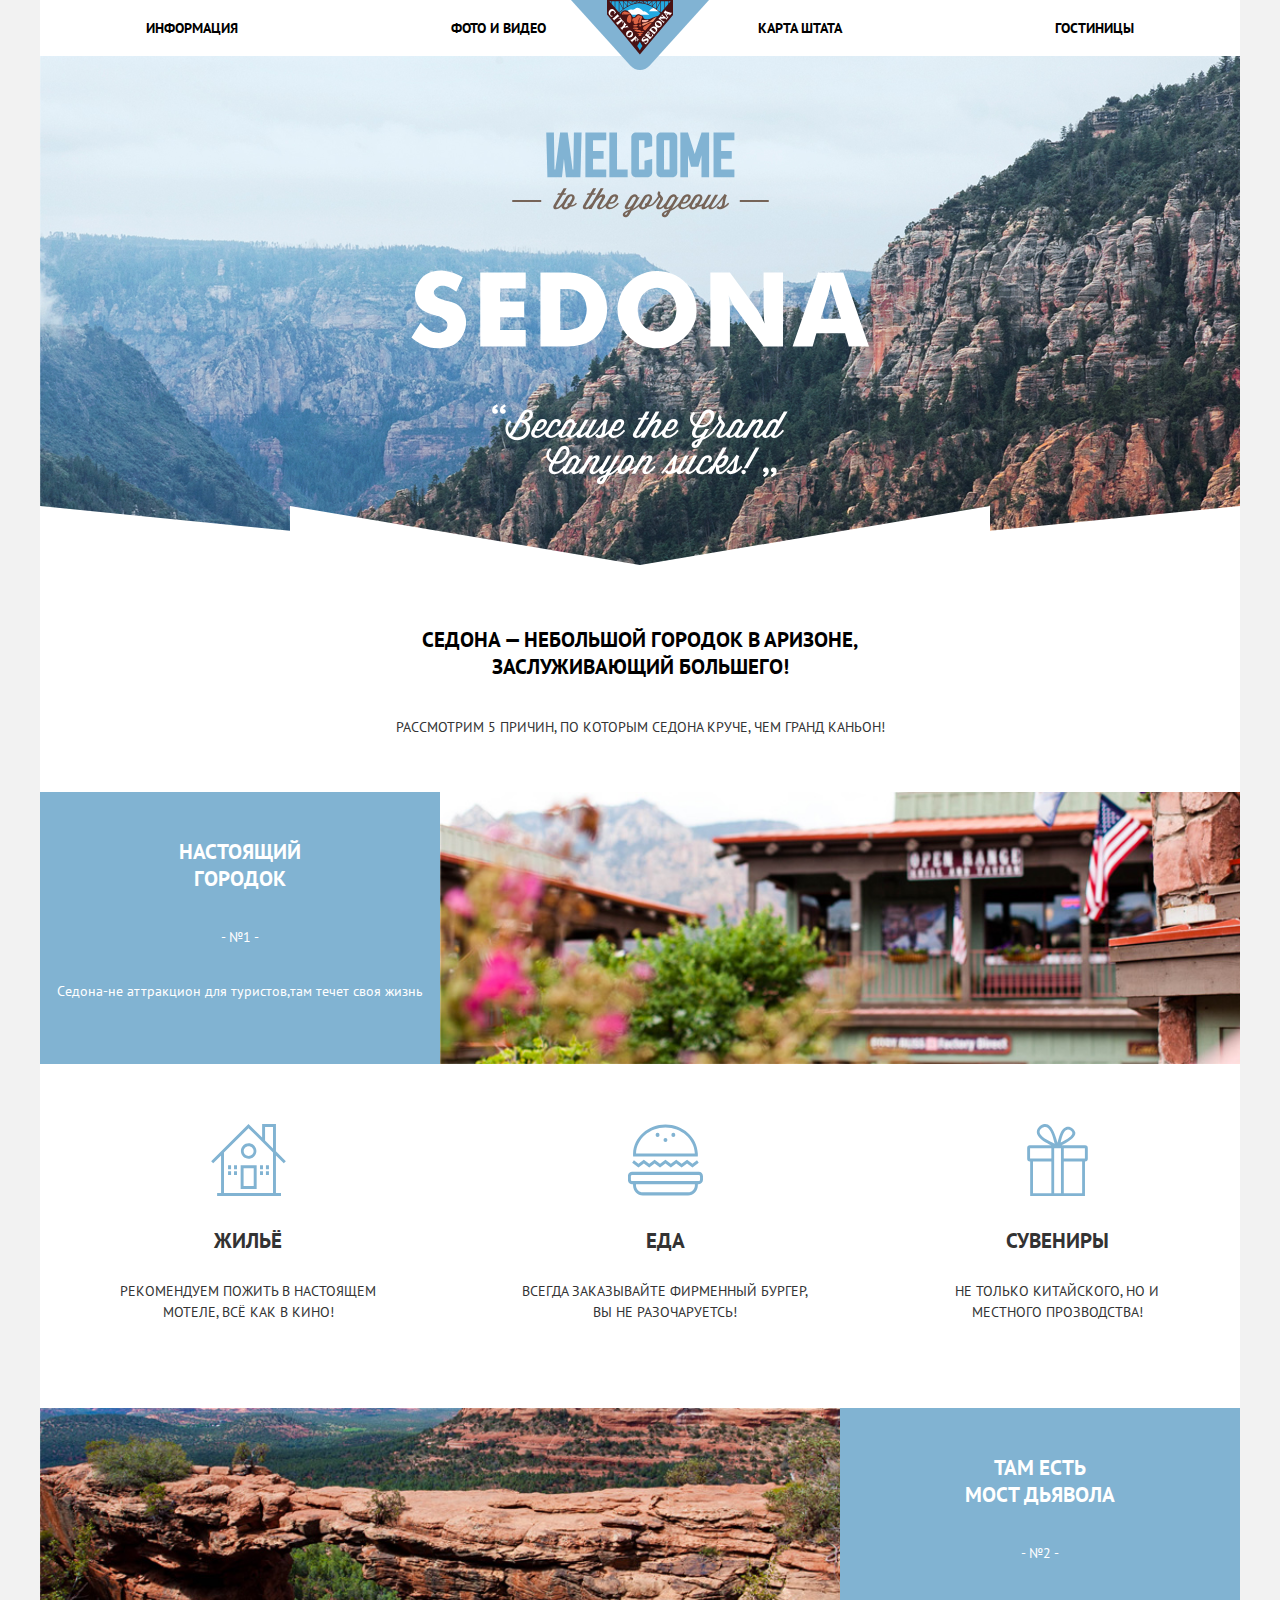
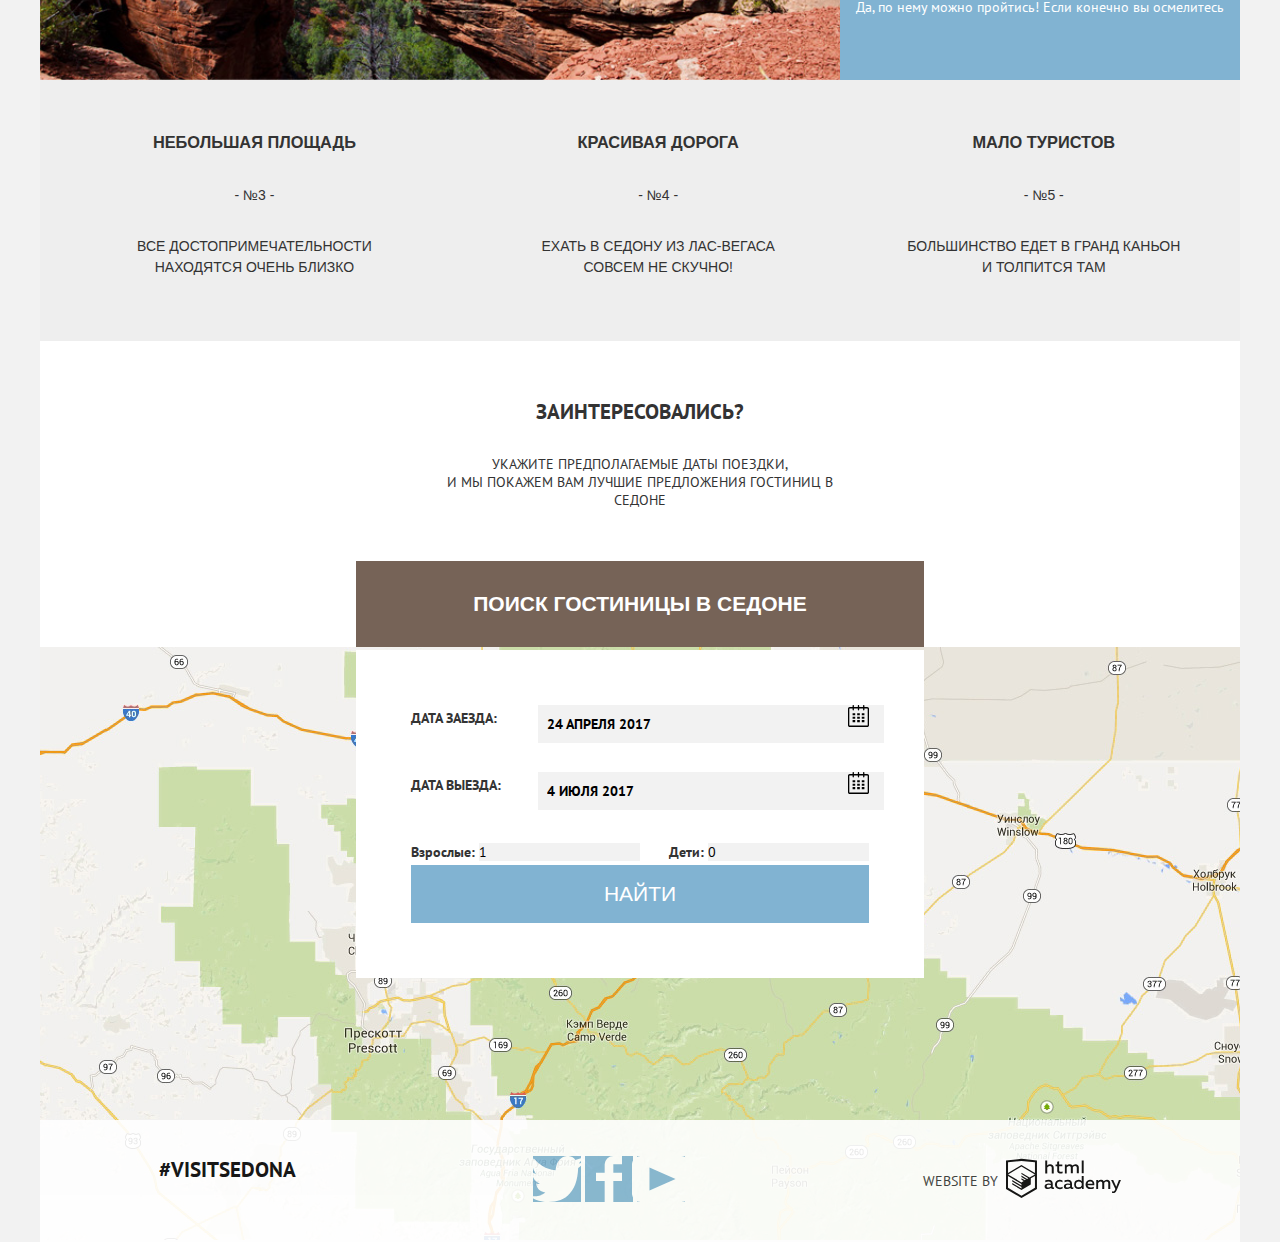
==== commit 4b10ab0b: "Работа над ошибками" ====
--- a/index.html
+++ b/index.html
@@ -35,7 +35,7 @@
   <section>
 
     <div class="sedona">
-      <p class="sedona-town">Седона — небольшой городок в Аризоне, заслуживающий большего!</h1>
+      <p class="sedona-town">Седона — небольшой городок в Аризоне, заслуживающий большего!</p>
       <p class="reason">Рассмотрим 5 причин, по которым Седона круче, чем гранд каньон!</span>
     </div>
 
@@ -103,7 +103,7 @@
 
     <div class="interesting">
       <h2>Заинтересовались?</h2>
-      <p>Укажите предполагаемые даты поездки, и мы покажем вам лучшие предложения гостиниц в Седоне</p>
+      <p>Укажите предполагаемые даты поездки,<br> и мы покажем вам лучшие предложения гостиниц в Седоне</p>
       <button class="search-button">Поиск гостиницы в Седоне</button>
     </div>
 
--- a/css/style.css
+++ b/css/style.css
@@ -10,8 +10,7 @@
     font-family: "PT Sans", Arial, sans-serif;
     font-size: 14px;
     width: 1200px;
-    margin-left: auto;
-    margin-right: auto;
+    margin: 0 auto;
     box-sizing: border-box;
 }
 
@@ -36,6 +35,7 @@
     line-height: 26px;
     color:  #000000;
     background-color:#ffffff;
+    height: 100%;
 }
 
 .visitsedona {
@@ -125,12 +125,14 @@
 .site-navigation {
     display: flex;
     justify-content: space-around;
+    height: 100%;
     font-weight: bold;
     font-size: 14px;
     text-transform: uppercase;
 }
 
 .site-navigation li {
+    align-self: center;
     display: inline;
 }
 
@@ -311,12 +313,11 @@
 
 
 .rating {
-    width: 110px;
-    height: 27px;
-    font-size: 14px;
+    padding: 5px 16px;
     text-align: center;
     color: #666666;
     background-color: #f2f2f2;
+    text-transform: uppercase;
 }
 
 .housing li {
@@ -363,9 +364,10 @@
     margin-bottom: 18px;
 }
 
-.aligned-to-right {
-    text-align: right;
-}
+.aligned-to-left {
+    text-align: left;
+}
+
 
 /* FOOTER */
 
@@ -391,12 +393,18 @@
     align-items: center;
 }
 
+.developer {
+    display: flex;
+    align-items: center;
+}
+
 .developer__text {
-    font-size:14px;
-    line-height: 26px;
-    color:black;
-    font-family: "PT Sans","Arial", sans-serif;
-    font-weight: 800;
+    text-transform: uppercase;
+    margin-right: 8px;
+}
+
+.developer__link {
+    width: 115px;
 }
 
 .logo-html {
@@ -415,163 +423,18 @@
     display: flex;
     justify-content: space-around;
     background-color: #ffffff;
+    opacity: 0.9;
 }
 
 .map {
     background-image: url(../img/map.jpg);
+    margin-bottom: -120px;
     width: 1200px;
     height: 593px;
     object-fit: contain;
 }
 
 /* ////////////////////////////////////////////////////////// */
-
-
-/* FILTER */
-
-body {
-    font-weight: 400;
-    font-family: "PT Sans", Arial, sans-serif;
-
-    background: #2a3e45;
-}
-
-.filter-range {
-    width: 330px;
-    margin: 50px auto;
-
-    color: #ffffff;
-    text-transform: uppercase;
-}
-
-.filter-range-title {
-    margin-bottom: 9px;
-
-    font-weight: 600;
-    font-size: 16px;
-    line-height: 21px;
-}
-
-.price-controls {
-    position: relative;
-
-    height: 36px;
-    margin-bottom: 20px;
-
-    font-size: 0;
-
-    border: 2px solid #ffffff;
-    border-radius: 2px;
-}
-
-.price-controls::after {
-    content: "";
-    position: absolute;
-    top: 50%;
-    left: 50%;
-
-    width: 2px;
-    height: 22px;
-
-    background: #ffffff;
-    transform: translate(-50%, -50%);
-}
-
-.price-controls label {
-    display: inline-block;
-
-    font-size: 14px;
-    line-height: 38px;
-    vertical-align: top;
-
-    cursor: pointer;
-}
-
-.price-controls .min-price,
-.price-controls .max-price {
-    width: 90px;
-    padding-left: 65px;
-}
-
-.price-controls input {
-    width: 50px;
-    margin: 0;
-
-    color: inherit;
-    font: inherit;
-
-    background: none;
-    border: none;
-}
-
-.range-controls {
-    position: relative;
-
-    margin-bottom: 32px;
-}
-
-.range-controls .scale {
-    height: 2px;
-
-    background: rgba(255, 255, 255, 0.3);
-}
-
-.range-controls .bar {
-    width: 80%;
-    height: 2px;
-
-    background: #ffffff;
-}
-
-.range-toggle {
-    position: absolute;
-    top: -9px;
-
-    width: 4px;
-    height: 4px;
-
-    background: #ababab;
-    border: 8px solid #ffffff;
-    border-radius: 50%;
-    box-shadow: 0 2px 1px 0 rgba(0, 1, 1, 0.2);
-    cursor: pointer;
-}
-
-.range-toggle:hover {
-    background: #1c4f80;
-}
-
-.range-toggle-min {
-    left: 0;
-}
-
-.range-toggle-max {
-    left: 80%;
-}
-
-.btn-transparent {
-    display: block;
-    margin: 0 auto;
-    padding: 6px 35px;
-
-    font-size: 14px;
-    line-height: 20px;
-    color: #ffffff;
-    text-transform: uppercase;
-
-    background: transparent;
-    border: 2px solid #ffffff;
-    border-radius: 2px;
-    cursor: pointer;
-}
-
-.btn-transparent:hover {
-    color: #000000;
-    background: #ffffff;
-}
-
-
-/* //////////////////////////////////////// */
 
 /* SEARCH */
 
@@ -673,3 +536,93 @@
 .form-label {
     width: 112px;
 }
+
+/* CATALOG */
+
+.breadcrumbs {
+    padding: 31px 72px;
+    display: flex;
+    justify-content: space-between;
+    align-items: baseline;
+    text-transform: uppercase;
+}
+
+.size {
+    margin-right: 49px;
+}
+
+.sort-types {
+    font-size: 12px;
+    margin-right: auto;
+}
+
+.sort-types-text {
+    margin-right: 40px;
+}
+
+.size-text {
+    font-size: 21px;
+    font-weight: bold;
+}
+
+.sort-types__link {
+    margin-right: 33px;
+    text-decoration: none;
+}
+
+.sort-types__link.blue {
+    color: #81b3d2;
+}
+
+.sort-types__link.grey {
+    color: rgba(0, 0, 0, 0.3);
+    border-bottom: 1px dotted #81b3d2;
+}
+
+.direction {
+    display: flex;
+}
+
+.triangle.up {
+    width: 0;
+    height: 0;
+    border-left: 5px solid transparent;
+    border-right: 5px solid transparent;
+
+    border-bottom: 10px solid #cacaca;
+}
+
+.triangle.down {
+    width: 0;
+    height: 0;
+    border-left: 5px solid transparent;
+    border-right: 5px solid transparent;
+
+    border-top: 10px solid #81b3d2;
+}
+
+.star-block {
+    margin-bottom: 47px;
+}
+
+/* /////////////////////////////////////////////////////// */
+
+/* FILTER */
+
+.filter-block {
+    background-image: url(../img/filter-background.png);
+    background-position: center;
+    padding: 31px 72px;
+    color: #fff;
+    text-transform: uppercase;
+    display: flex;
+}
+
+.options-block {
+    display: flex;
+    flex-wrap: wrap;
+}
+
+.options-block__item {
+    width: 50%;
+}
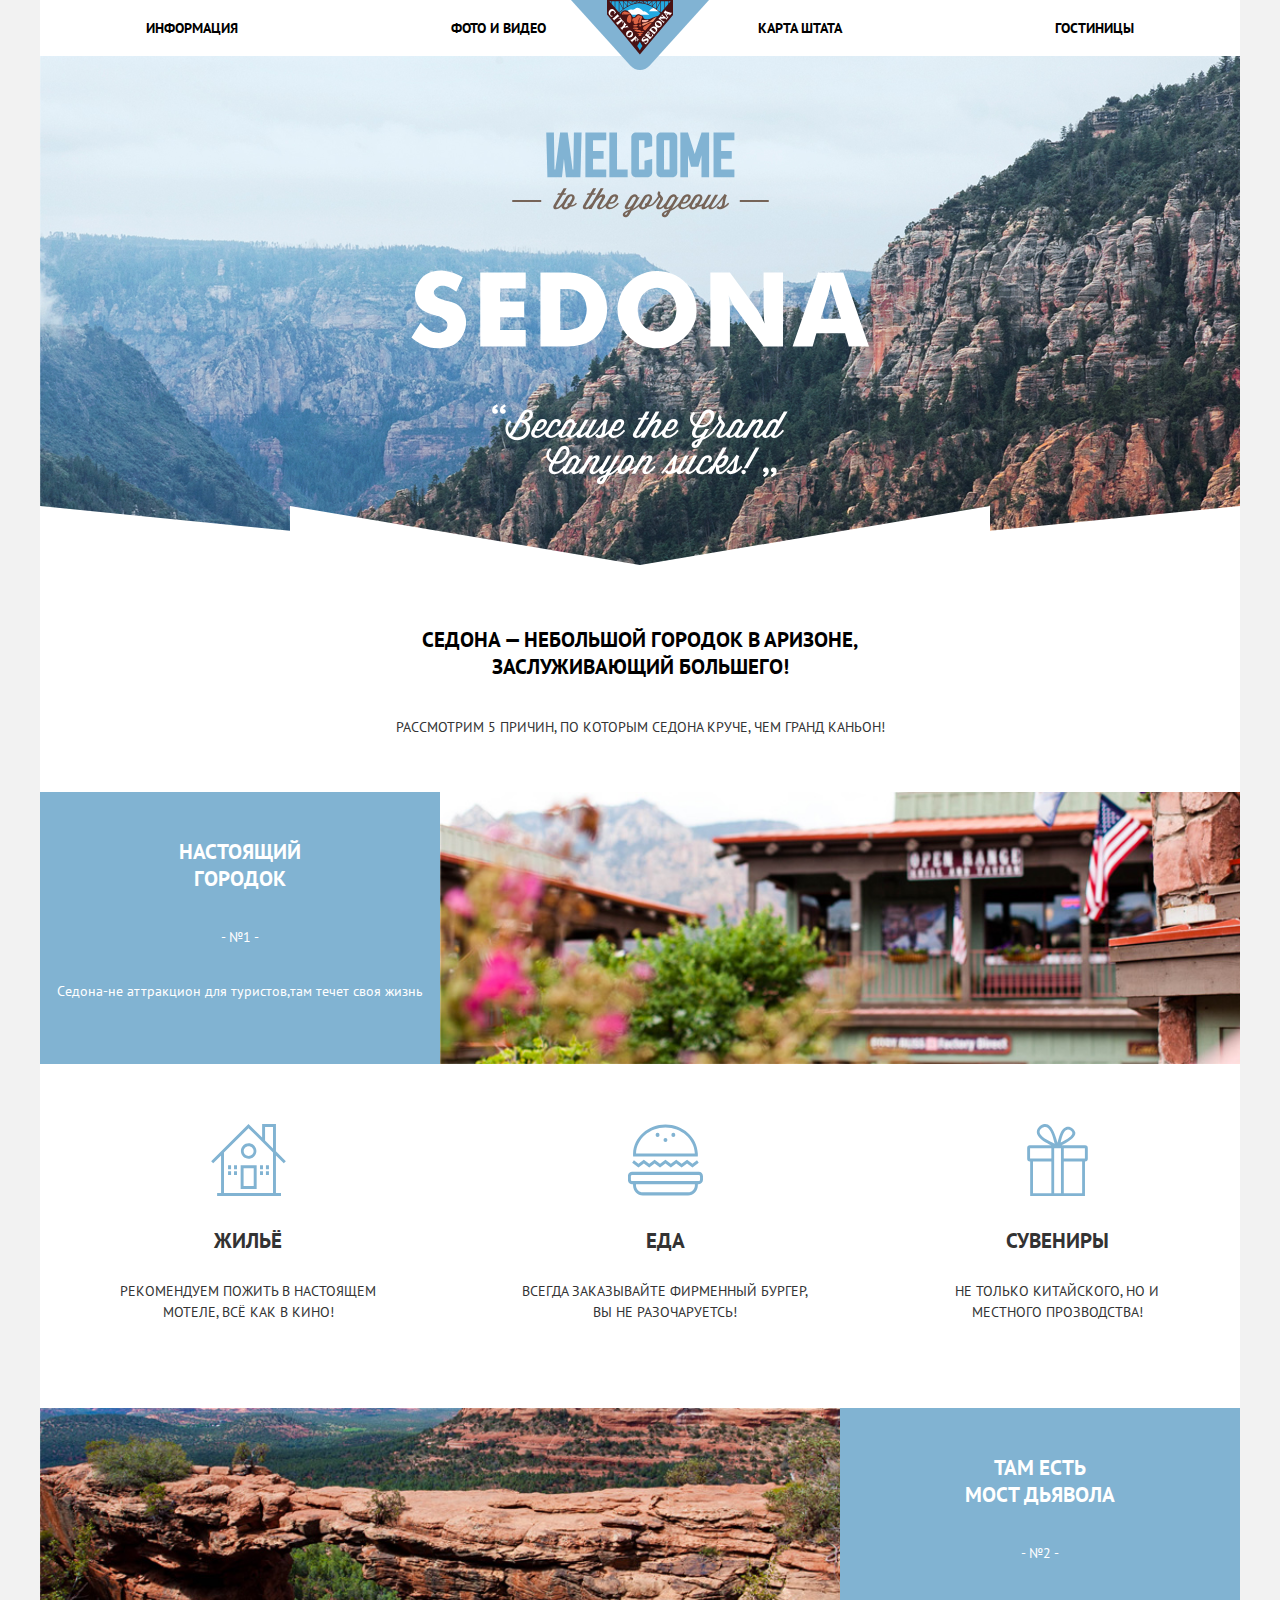
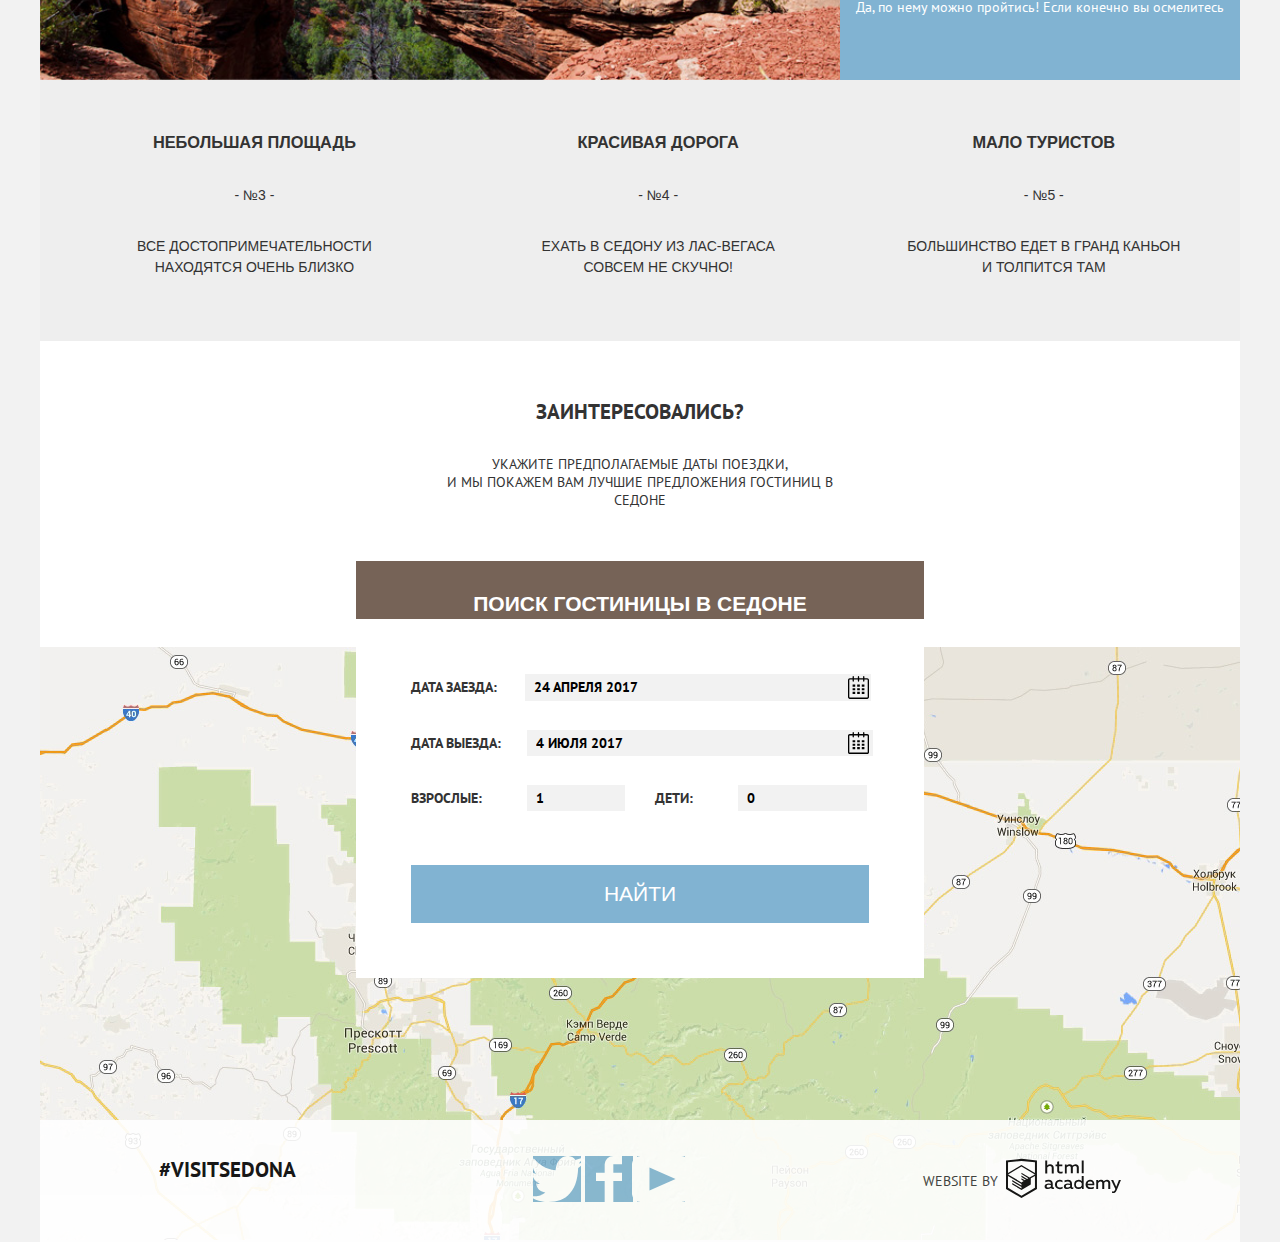
==== commit 6cd3f2e8: "Улучшение кода в каталоге" ====
--- a/index.html
+++ b/index.html
@@ -114,13 +114,13 @@
         <div class="form-block">
           <label class="form-label" for="checkin-date-">Дата заезда:</label>
           <input type="text" name="checkin-date" id="checkin-date" required value="24 апреля 2017">
-          <img src="img/calendar.svg" alt="Calendar" width="21" height="22">
+          <img src="img/calendar.svg" alt="Calendar">
         </div>
 
         <div class="form-block">
           <label class="form-label" for="chekout-date">Дата выезда:</label>
           <input type="text" name="chekout-date" id="chekout-date" required value="4 июля 2017">
-          <img src="img/calendar.svg" alt="Calendar" width="21" height="22">
+          <img src="img/calendar.svg" alt="Calendar">
         </div>
 
         <div class="quantity-block">
--- a/css/style.css
+++ b/css/style.css
@@ -336,6 +336,7 @@
 .housing__catalog__item {
     display: flex;
     justify-content: space-between;
+    /* align-items: stretch; */
     padding: 30px 72px;
     border-top: 1px solid #f2f2f2;
 }
@@ -345,10 +346,21 @@
 }
 
 .housing__catalog__image {
+    width: 135px;
+    height: auto;
     margin-right: 30px;
 }
 
+.housing__catalog__rating {
+    display: flex;
+    flex-direction: column;
+    justify-content: space-between;
+}
+
 .housing__catalog__info {
+    display: flex;
+    flex-direction: column;
+    justify-content: space-between;
     margin-right: auto;
 }
 
@@ -357,10 +369,13 @@
 }
 
 .info-block {
-    display: inline-block;
+    width: 255px;
+    display: flex;
+    justify-content: space-between;
 }
 
 .info-block p {
+    text-transform: uppercase;
     margin-bottom: 18px;
 }
 
@@ -497,18 +512,44 @@
     justify-content: space-between;
 }
 
-.modal-search .form-block label {
+.modal-search .form-block-half {
+    margin-bottom: 54px;
+    display: flex;
+}
+
+.modal-search label {
     text-transform: uppercase;
 }
 
 .modal-search .form-block input {
     padding: 0 13px 0 9px;
     width: 346px;
-    height: 38px;
     margin-right: -50px;
+    text-transform: uppercase;
+    font-size: 14px;
+    font-weight: bold;
+}
+
+.modal-search .form-block-half label {
+    margin-right: 45px;
+}
+
+.modal-search .form-block-half input {
+    padding: 0 13px 0 9px;
+    width: 40%;
+    margin-right: -50px;
+    text-transform: uppercase;
+    font-size: 14px;
+    font-weight: bold;
+}
+
+.modal-search .form-block-half input#children {
+    flex: 0 0 60%;
 }
 
 .modal-search .form-block img {
+    width: 21px;
+    /* padding-top: 8px; */
     color: #a9a9a9;
 }
 
@@ -522,19 +563,9 @@
     border: none;
 }
 
-.form-block input {
-    text-transform: uppercase;
-    font-size: 14px;
-    font-weight: bold;
-}
-
 .quantity-block {
     display: flex;
     justify-content: space-between;
-}
-
-.form-label {
-    width: 112px;
 }
 
 /* CATALOG */
@@ -601,10 +632,6 @@
     border-top: 10px solid #81b3d2;
 }
 
-.star-block {
-    margin-bottom: 47px;
-}
-
 /* /////////////////////////////////////////////////////// */
 
 /* FILTER */
@@ -626,3 +653,28 @@
 .options-block__item {
     width: 50%;
 }
+
+.price-block__range-label {
+    display: flex;
+    border: solid 2px #fff;
+    color: #fff;
+    background-color: transparent;
+    border-radius: 2px;
+    text-transform: uppercase;
+}
+
+.price-block .start {
+    /* display: inline; */
+}
+
+.price-block button {
+    display: block;
+    width: 133px;
+    height: 32px;
+    border: solid 2px #fff;
+    color: #fff;
+    background-color: transparent;
+    border-radius: 2px;
+    cursor: pointer;
+    text-transform: uppercase;
+}
